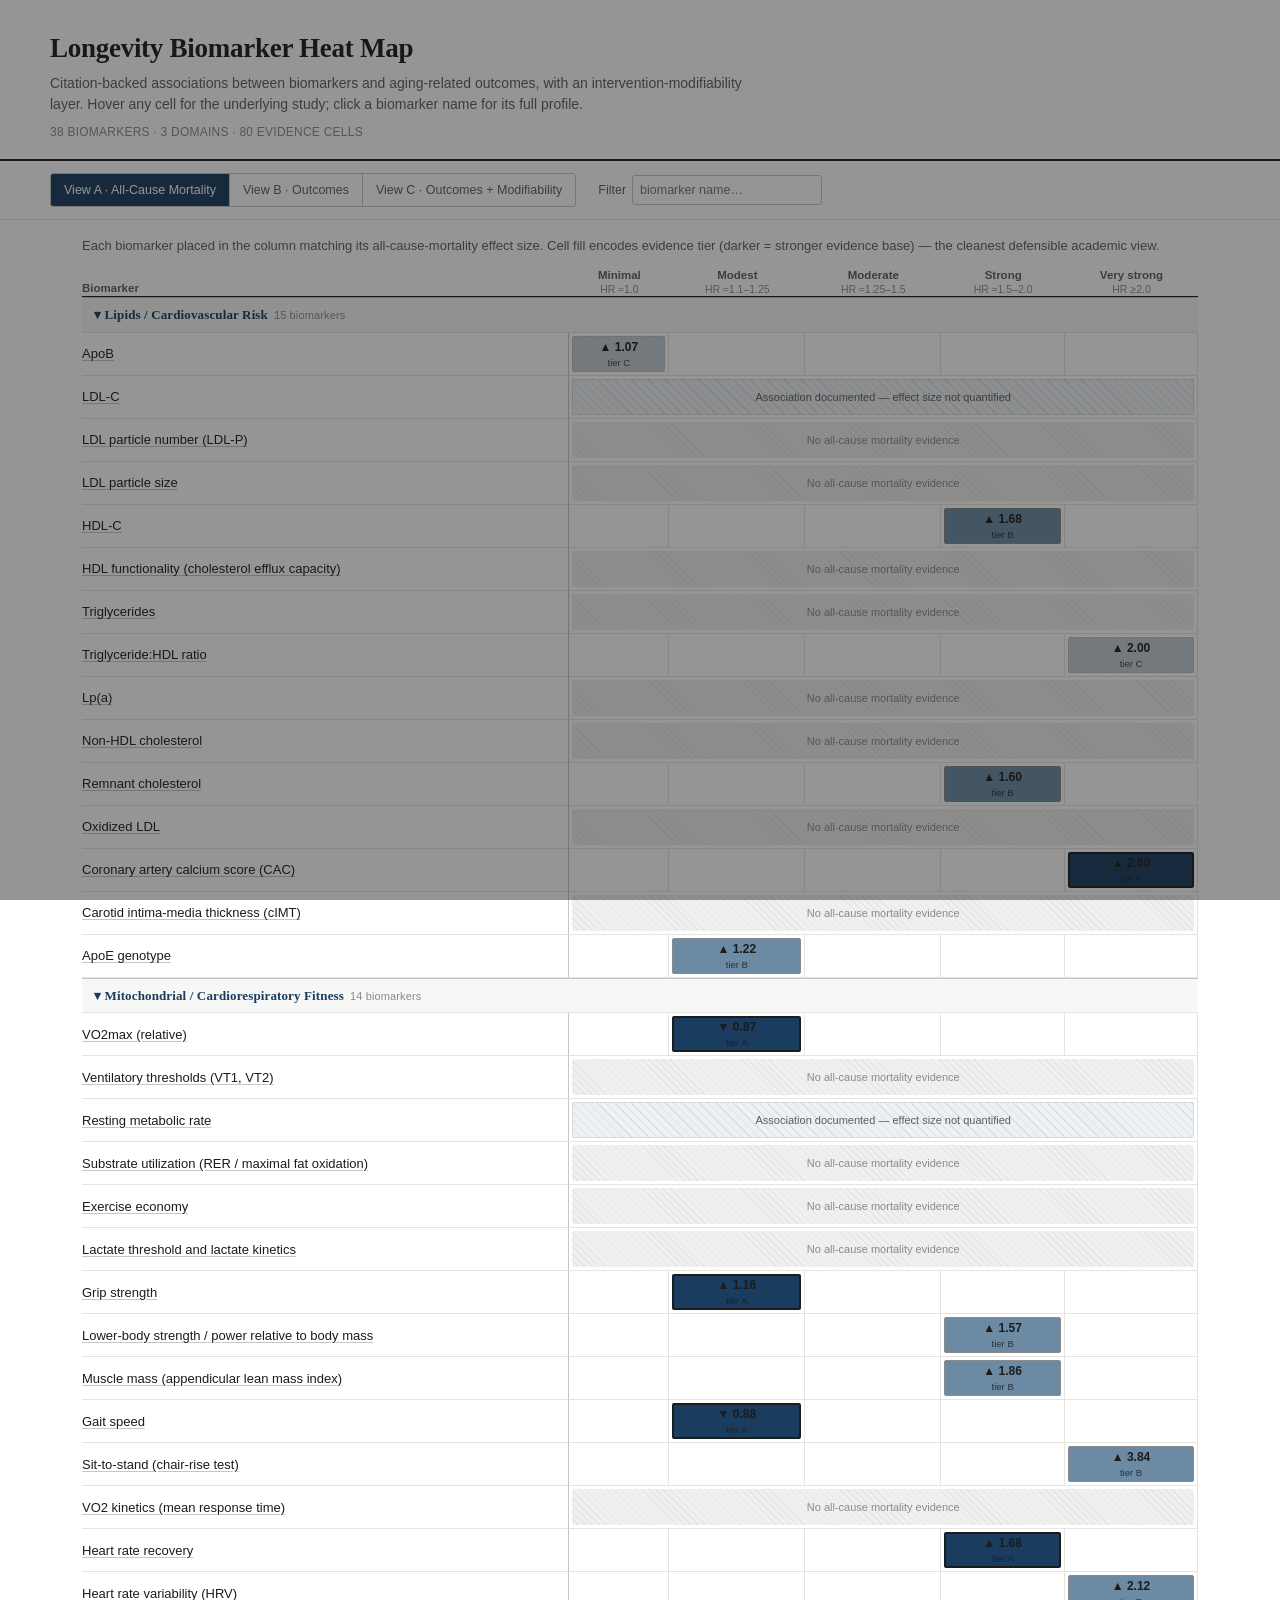
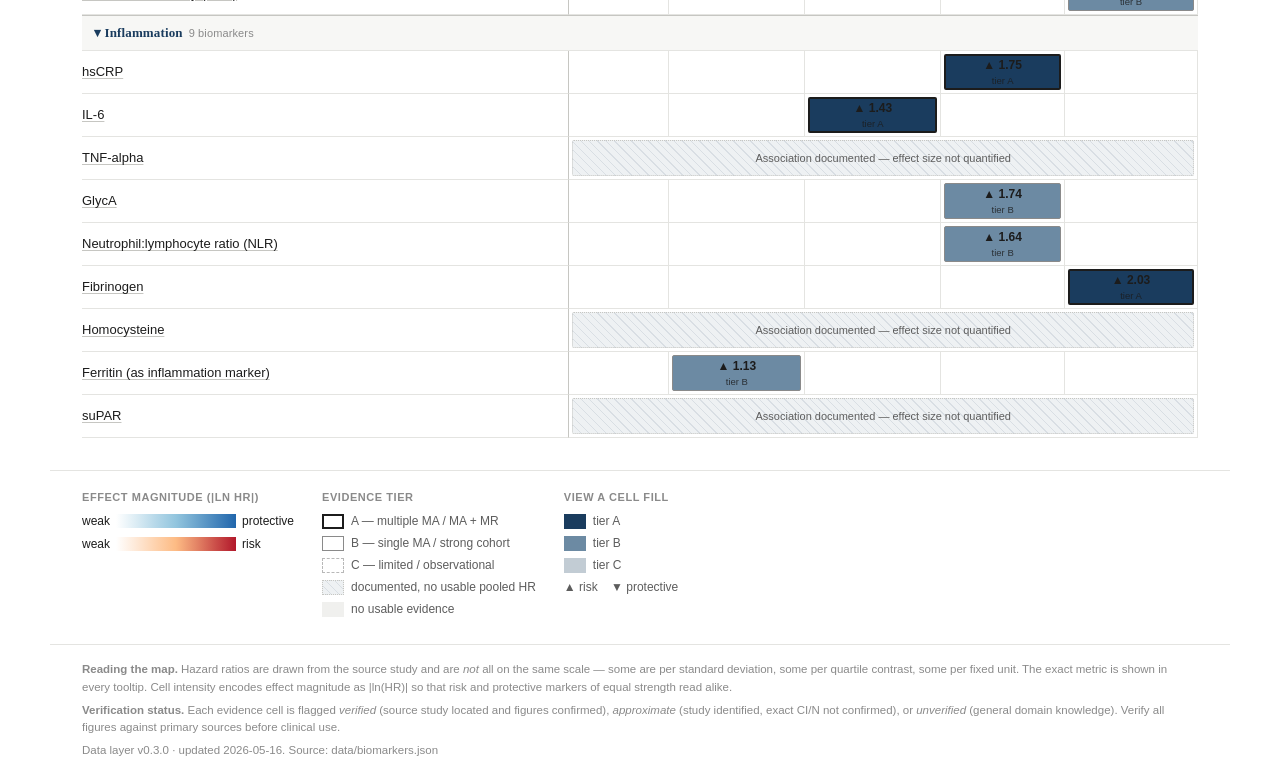
==== metabolic-research/heatmap/index.html @ bf1f615b "Build longevity biomarker heat map (framework-first phase) Restructure the project into a data-layer" ====
<!DOCTYPE html>
<html lang="en">
<head>
<meta charset="UTF-8">
<meta name="viewport" content="width=device-width, initial-scale=1">
<title>Longevity Biomarker Heat Map</title>
<link rel="stylesheet" href="styles.css">
</head>
<body>

<header class="masthead">
  <div class="masthead__inner">
    <h1>Longevity Biomarker Heat Map</h1>
    <p class="masthead__sub">
      Citation-backed associations between biomarkers and aging-related outcomes,
      with an intervention-modifiability layer. Hover any cell for the underlying
      study; click a biomarker name for its full profile.
    </p>
    <p class="masthead__meta" id="meta-line">Loading data&hellip;</p>
  </div>
</header>

<nav class="controls">
  <div class="controls__inner">
    <div class="viewtoggle" role="tablist" id="view-toggle">
      <button class="viewtoggle__btn is-active" data-view="A" role="tab">View A · All-Cause Mortality</button>
      <button class="viewtoggle__btn" data-view="B" role="tab">View B · Outcomes</button>
      <button class="viewtoggle__btn" data-view="C" role="tab">View C · Outcomes + Modifiability</button>
    </div>
    <label>Filter
      <input type="search" id="filter-input" placeholder="biomarker name&hellip;" autocomplete="off">
    </label>
    <label id="sort-wrap">Sort
      <select id="sort-select">
        <option value="domain">Domain order</option>
        <option value="predictive">Predictive strength</option>
        <option value="priority">Priority (predictive &times; modifiable)</option>
      </select>
    </label>
  </div>
</nav>

<p class="viewnote" id="view-note"></p>

<main id="map" class="map"></main>

<section class="legend" id="legend"></section>

<footer class="footnote">
  <div class="masthead__inner" style="padding:0">
    <p><strong>Reading the map.</strong> Hazard ratios are drawn from the source
      study and are <em>not</em> all on the same scale &mdash; some are per standard
      deviation, some per quartile contrast, some per fixed unit. The exact metric
      is shown in every tooltip. Cell intensity encodes effect magnitude as
      |ln(HR)| so that risk and protective markers of equal strength read alike.</p>
    <p><strong>Verification status.</strong> Each evidence cell is flagged
      <em>verified</em> (source study located and figures confirmed),
      <em>approximate</em> (study identified, exact CI/N not confirmed), or
      <em>unverified</em> (general domain knowledge). Verify all figures against
      primary sources before clinical use.</p>
    <p id="footnote-version"></p>
  </div>
</footer>

<div id="tooltip" class="tooltip" hidden></div>
<div id="modal" class="modal" hidden></div>

<script src="app.js"></script>
</body>
</html>
---- metabolic-research/heatmap/styles.css ----
/* Longevity Biomarker Heat Map — clinical aesthetic, restrained palette. */

:root {
  --bg: #ffffff;
  --panel: #f7f7f5;
  --ink: #1c1c1c;
  --ink-soft: #5d5d5d;
  --ink-faint: #8a8a8a;
  --rule: #e4e4e1;
  --rule-strong: #c6c6c2;
  --accent: #1a3c5e;
  --nodata: #f0f0ee;
  --priority: #8a6d1f;
  --font-sans: -apple-system, "Segoe UI", Roboto, Helvetica, Arial, sans-serif;
  --font-serif: Georgia, "Times New Roman", Times, serif;
}

* { box-sizing: border-box; }

html, body {
  margin: 0;
  background: var(--bg);
  color: var(--ink);
  font-family: var(--font-sans);
  font-size: 14px;
  line-height: 1.5;
  -webkit-font-smoothing: antialiased;
}

/* ---- Masthead ---------------------------------------------------------- */
.masthead {
  border-bottom: 2px solid var(--ink);
  padding: 28px 32px 18px;
}
.masthead__inner { max-width: 1180px; margin: 0 auto; }
.masthead h1 {
  font-family: var(--font-serif);
  font-weight: 600;
  font-size: 27px;
  letter-spacing: -0.01em;
  margin: 0 0 4px;
}
.masthead__sub {
  margin: 0;
  color: var(--ink-soft);
  font-size: 14px;
  max-width: 720px;
}
.masthead__meta {
  margin: 8px 0 0;
  color: var(--ink-faint);
  font-size: 12px;
  letter-spacing: 0.02em;
  text-transform: uppercase;
}

/* ---- Controls ---------------------------------------------------------- */
.controls {
  position: sticky;
  top: 0;
  z-index: 30;
  background: var(--bg);
  border-bottom: 1px solid var(--rule);
  padding: 12px 32px;
  display: flex;
  flex-wrap: wrap;
  gap: 16px 24px;
  align-items: center;
}
.controls__inner {
  max-width: 1180px;
  margin: 0 auto;
  width: 100%;
  display: flex;
  flex-wrap: wrap;
  gap: 14px 22px;
  align-items: center;
}
.viewtoggle {
  display: inline-flex;
  border: 1px solid var(--rule-strong);
  border-radius: 3px;
  overflow: hidden;
}
.viewtoggle__btn {
  appearance: none;
  border: 0;
  border-right: 1px solid var(--rule-strong);
  background: var(--bg);
  color: var(--ink-soft);
  font: inherit;
  font-size: 12.5px;
  padding: 7px 13px;
  cursor: pointer;
  white-space: nowrap;
}
.viewtoggle__btn:last-child { border-right: 0; }
.viewtoggle__btn:hover { background: var(--panel); }
.viewtoggle__btn.is-active {
  background: var(--accent);
  color: #fff;
}
.controls label {
  font-size: 12.5px;
  color: var(--ink-soft);
  display: inline-flex;
  align-items: center;
  gap: 6px;
}
.controls select,
.controls input[type="search"] {
  font: inherit;
  font-size: 12.5px;
  padding: 5px 7px;
  border: 1px solid var(--rule-strong);
  border-radius: 3px;
  background: var(--bg);
  color: var(--ink);
}
.controls input[type="search"] { width: 190px; }
.controls .spacer { flex: 1; }

/* ---- View note --------------------------------------------------------- */
.viewnote {
  max-width: 1180px;
  margin: 16px auto 0;
  padding: 0 32px;
  color: var(--ink-soft);
  font-size: 13px;
}

/* ---- Map --------------------------------------------------------------- */
.map {
  max-width: 1180px;
  margin: 12px auto 0;
  padding: 0 32px 24px;
  overflow-x: auto;
}
.hmtable {
  border-collapse: separate;
  border-spacing: 0;
  width: 100%;
}
.hmtable th, .hmtable td { padding: 0; }

.col-head {
  position: sticky;
  top: 0;
  z-index: 10;
  background: var(--bg);
  border-bottom: 1.5px solid var(--ink);
  font-size: 11.5px;
  font-weight: 600;
  color: var(--ink-soft);
  text-align: center;
  padding: 8px 6px;
  vertical-align: bottom;
  line-height: 1.3;
}
.col-head--label {
  text-align: left;
  left: 0;
  z-index: 11;
  min-width: 232px;
}
.col-head small {
  display: block;
  font-weight: 400;
  color: var(--ink-faint);
  font-size: 10.5px;
  text-transform: none;
}

.domain-row td {
  background: var(--panel);
  border-top: 1px solid var(--rule-strong);
  border-bottom: 1px solid var(--rule);
  font-family: var(--font-serif);
  font-size: 13px;
  font-weight: 600;
  color: var(--accent);
  padding: 7px 12px;
  letter-spacing: 0.01em;
}
.domain-row .domain-toggle {
  cursor: pointer;
  user-select: none;
}
.domain-row .domain-count {
  font-family: var(--font-sans);
  font-weight: 400;
  font-size: 11px;
  color: var(--ink-faint);
  margin-left: 6px;
}

.bm-label {
  position: sticky;
  left: 0;
  z-index: 5;
  background: var(--bg);
  border-bottom: 1px solid var(--rule);
  border-right: 1px solid var(--rule-strong);
  padding: 6px 12px;
  min-width: 232px;
  max-width: 232px;
}
.bm-label__name {
  font-size: 13px;
  color: var(--ink);
  cursor: pointer;
  text-decoration: underline;
  text-decoration-color: var(--rule-strong);
  text-underline-offset: 2px;
}
.bm-label__name:hover { text-decoration-color: var(--accent); color: var(--accent); }
.bm-row:hover .bm-label { background: var(--panel); }
.bm-row.is-priority .bm-label {
  box-shadow: inset 3px 0 0 var(--priority);
}
.bm-label__tag {
  font-size: 10px;
  color: var(--priority);
  font-weight: 600;
  letter-spacing: 0.04em;
  margin-left: 6px;
}

td.cell {
  border-bottom: 1px solid var(--rule);
  border-right: 1px solid var(--rule);
  height: 42px;
  text-align: center;
  vertical-align: middle;
}
.cell__inner {
  margin: 3px;
  height: 36px;
  display: flex;
  flex-direction: column;
  align-items: center;
  justify-content: center;
  font-size: 12px;
  font-variant-numeric: tabular-nums;
  cursor: default;
  border-radius: 2px;
}
.cell__inner.has-data { cursor: help; }
.cell__hr { font-weight: 600; }
.cell__sub { font-size: 9.5px; opacity: 0.8; }
.cell--nodata .cell__inner {
  background: var(--nodata);
  color: var(--ink-faint);
  background-image: repeating-linear-gradient(
    45deg, transparent, transparent 4px,
    rgba(0,0,0,0.045) 4px, rgba(0,0,0,0.045) 5px);
}
.cell--qual .cell__inner {
  background: #eef1f3;
  color: var(--ink-soft);
  border: 1px dotted var(--rule-strong);
  background-image: repeating-linear-gradient(
    45deg, transparent, transparent 5px,
    rgba(26,60,94,0.10) 5px, rgba(26,60,94,0.10) 6px);
}
.cell__qual {
  font-size: 11px;
  font-weight: 700;
  letter-spacing: 0.03em;
}
.legend__chip--qual {
  background: #eef1f3;
  border: 1px dotted var(--rule-strong);
  background-image: repeating-linear-gradient(
    45deg, transparent, transparent 5px,
    rgba(26,60,94,0.10) 5px, rgba(26,60,94,0.10) 6px);
}

/* evidence tier borders */
.tier-A { border: 2px solid #1c1c1c; }
.tier-B { border: 1.5px solid #8a8a8a; }
.tier-C { border: 1px dashed #b8b8b8; }

/* modifiability column */
.mod-cell .cell__inner {
  flex-direction: row;
  gap: 5px;
  font-size: 11px;
}
.mod-dot {
  width: 9px; height: 9px;
  border-radius: 50%;
  flex: none;
  border: 1px solid rgba(0,0,0,0.25);
}

/* View A bucket emphasis */
.bucket-empty { background: repeating-linear-gradient(0deg,transparent,transparent); }

/* ---- Legend ------------------------------------------------------------ */
.legend {
  max-width: 1180px;
  margin: 8px auto 0;
  padding: 18px 32px 0;
  display: flex;
  flex-wrap: wrap;
  gap: 28px;
  border-top: 1px solid var(--rule);
}
.legend__block { font-size: 12px; }
.legend__block h4 {
  margin: 0 0 7px;
  font-size: 11px;
  text-transform: uppercase;
  letter-spacing: 0.05em;
  color: var(--ink-faint);
  font-weight: 600;
}
.legend__ramp {
  display: flex;
  align-items: center;
  gap: 6px;
}
.legend__swatches { display: flex; }
.legend__swatches span {
  width: 26px; height: 14px;
  display: inline-block;
}
.legend__row {
  display: flex;
  align-items: center;
  gap: 7px;
  margin-bottom: 4px;
  color: var(--ink-soft);
}
.legend__chip {
  width: 22px; height: 15px;
  display: inline-block;
  flex: none;
}

/* ---- Footnote ---------------------------------------------------------- */
.footnote {
  max-width: 1180px;
  margin: 22px auto;
  padding: 16px 32px 0;
  border-top: 1px solid var(--rule);
  color: var(--ink-faint);
  font-size: 11.5px;
}
.footnote p { margin: 0 0 6px; }

/* ---- Tooltip ----------------------------------------------------------- */
.tooltip {
  position: fixed;
  z-index: 100;
  max-width: 340px;
  background: #1c1c1c;
  color: #f2f2f2;
  font-size: 12px;
  line-height: 1.45;
  padding: 11px 13px;
  border-radius: 4px;
  box-shadow: 0 6px 22px rgba(0,0,0,0.32);
  pointer-events: none;
}
.tooltip h5 {
  margin: 0 0 5px;
  font-size: 12.5px;
  color: #fff;
}
.tooltip dl {
  margin: 0;
  display: grid;
  grid-template-columns: auto 1fr;
  gap: 2px 10px;
}
.tooltip dt { color: #a9b4bd; white-space: nowrap; }
.tooltip dd { margin: 0; }
.tooltip .tt-cite {
  margin-top: 7px;
  padding-top: 6px;
  border-top: 1px solid #3a3a3a;
  color: #c8c8c8;
  font-size: 11px;
}
.tooltip .tt-flag {
  display: inline-block;
  margin-top: 6px;
  font-size: 10.5px;
  padding: 1px 6px;
  border-radius: 2px;
}
.flag-verified   { background: #1f5c3a; color: #d6f0e0; }
.flag-approximate{ background: #6b5a1f; color: #f0e7c8; }
.flag-unverified { background: #6b2f2f; color: #f0d4d4; }

/* ---- Modal (biomarker profile) ---------------------------------------- */
.modal {
  position: fixed;
  inset: 0;
  z-index: 200;
  background: rgba(20,20,20,0.45);
  display: flex;
  align-items: flex-start;
  justify-content: center;
  padding: 48px 20px;
  overflow-y: auto;
}
.modal__card {
  background: var(--bg);
  max-width: 620px;
  width: 100%;
  border-radius: 5px;
  box-shadow: 0 14px 50px rgba(0,0,0,0.4);
  padding: 26px 30px 30px;
}
.modal__card h2 {
  font-family: var(--font-serif);
  font-size: 21px;
  margin: 0 0 2px;
}
.modal__domain {
  color: var(--ink-faint);
  font-size: 12px;
  text-transform: uppercase;
  letter-spacing: 0.05em;
  margin: 0 0 16px;
}
.modal__close {
  float: right;
  appearance: none;
  border: 1px solid var(--rule-strong);
  background: var(--bg);
  border-radius: 3px;
  width: 28px; height: 28px;
  font-size: 16px;
  cursor: pointer;
  color: var(--ink-soft);
}
.modal__close:hover { background: var(--panel); }
.modal section { margin-bottom: 14px; }
.modal section h3 {
  font-size: 11px;
  text-transform: uppercase;
  letter-spacing: 0.05em;
  color: var(--ink-faint);
  margin: 0 0 4px;
}
.modal section p { margin: 0; }
.modal__grid {
  display: grid;
  grid-template-columns: auto 1fr;
  gap: 3px 14px;
  font-size: 13px;
}
.modal__grid dt { color: var(--ink-soft); }
.modal__grid dd { margin: 0; }
.modal__chips { display: flex; flex-wrap: wrap; gap: 5px; }
.modal__chip {
  background: var(--panel);
  border: 1px solid var(--rule);
  border-radius: 3px;
  padding: 2px 8px;
  font-size: 12px;
}

/* ---- Load error -------------------------------------------------------- */
.loaderr {
  max-width: 720px;
  margin: 48px auto;
  padding: 22px 26px;
  border: 1px solid var(--rule-strong);
  border-left: 4px solid #b2182b;
  background: var(--panel);
}
.loaderr h3 { margin: 0 0 8px; }
.loaderr code {
  display: block;
  background: #1c1c1c;
  color: #f2f2f2;
  padding: 9px 12px;
  border-radius: 3px;
  margin: 8px 0;
  font-size: 12.5px;
}
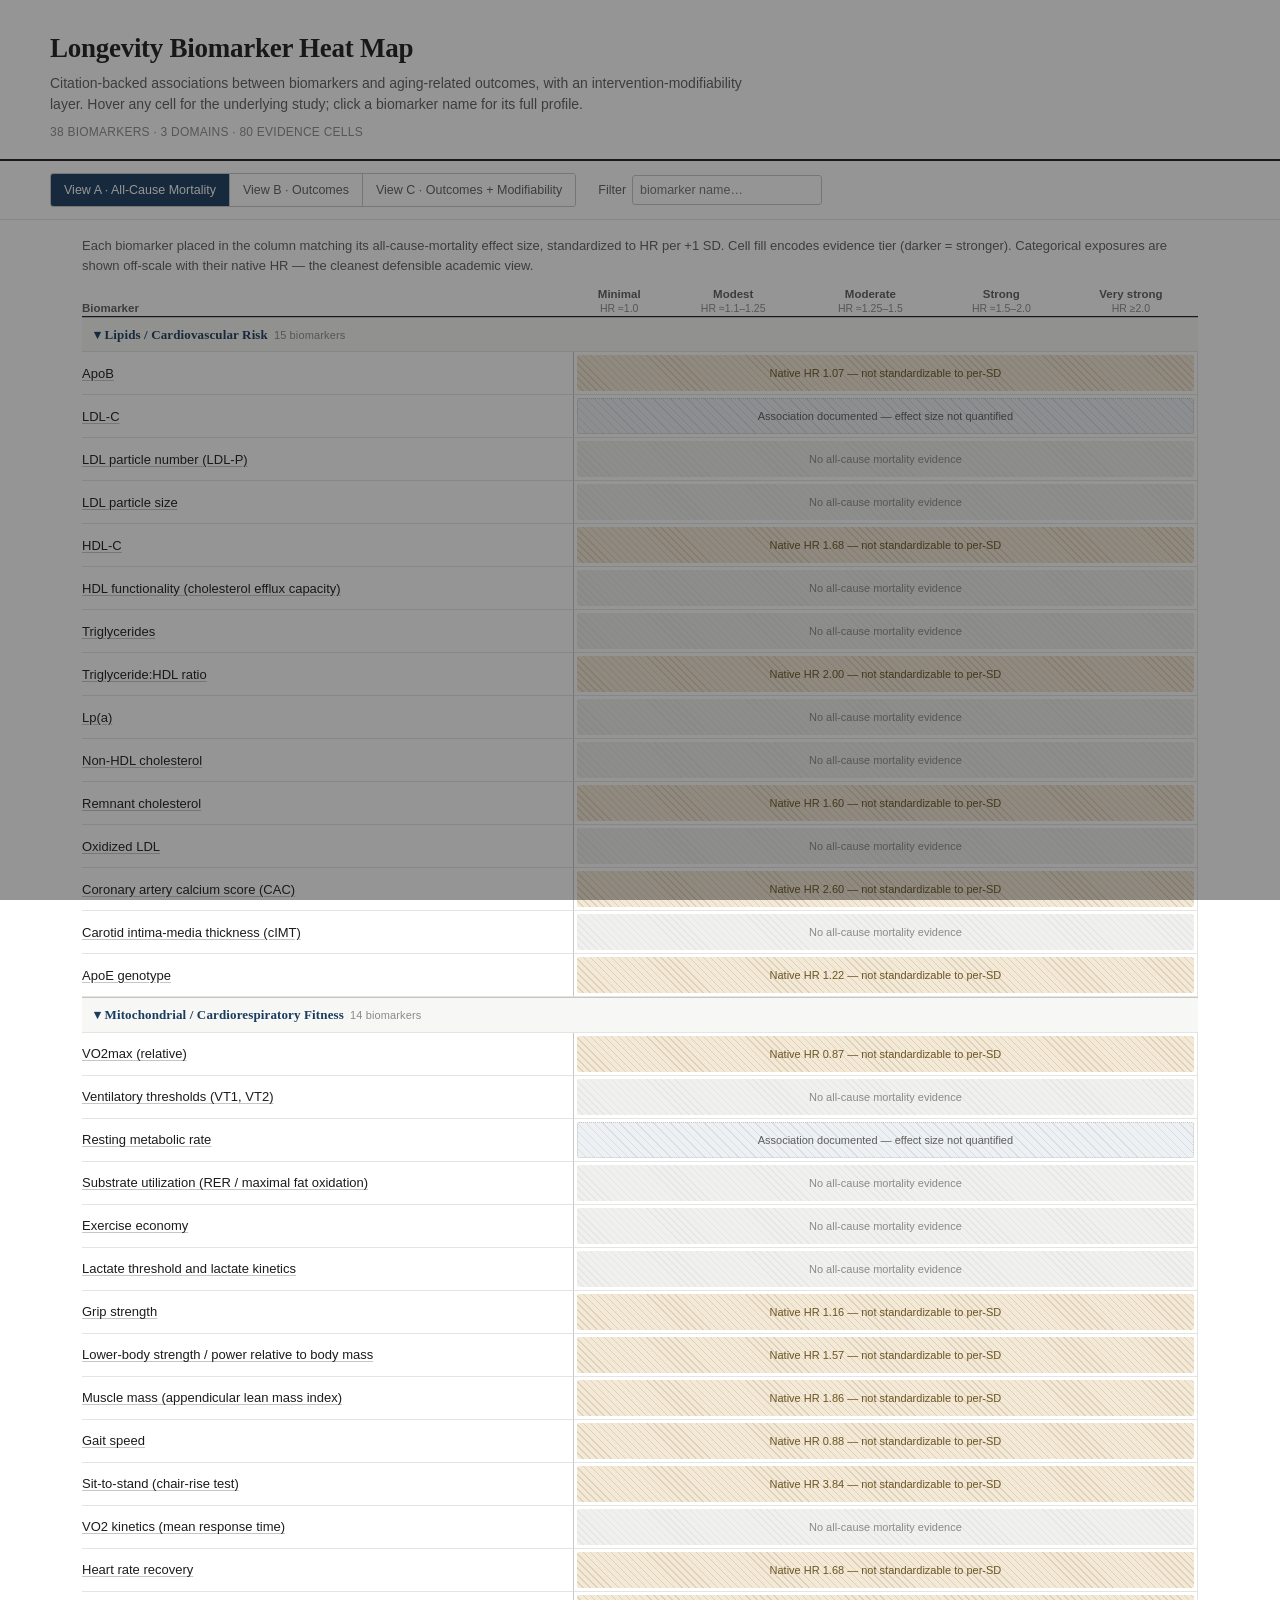
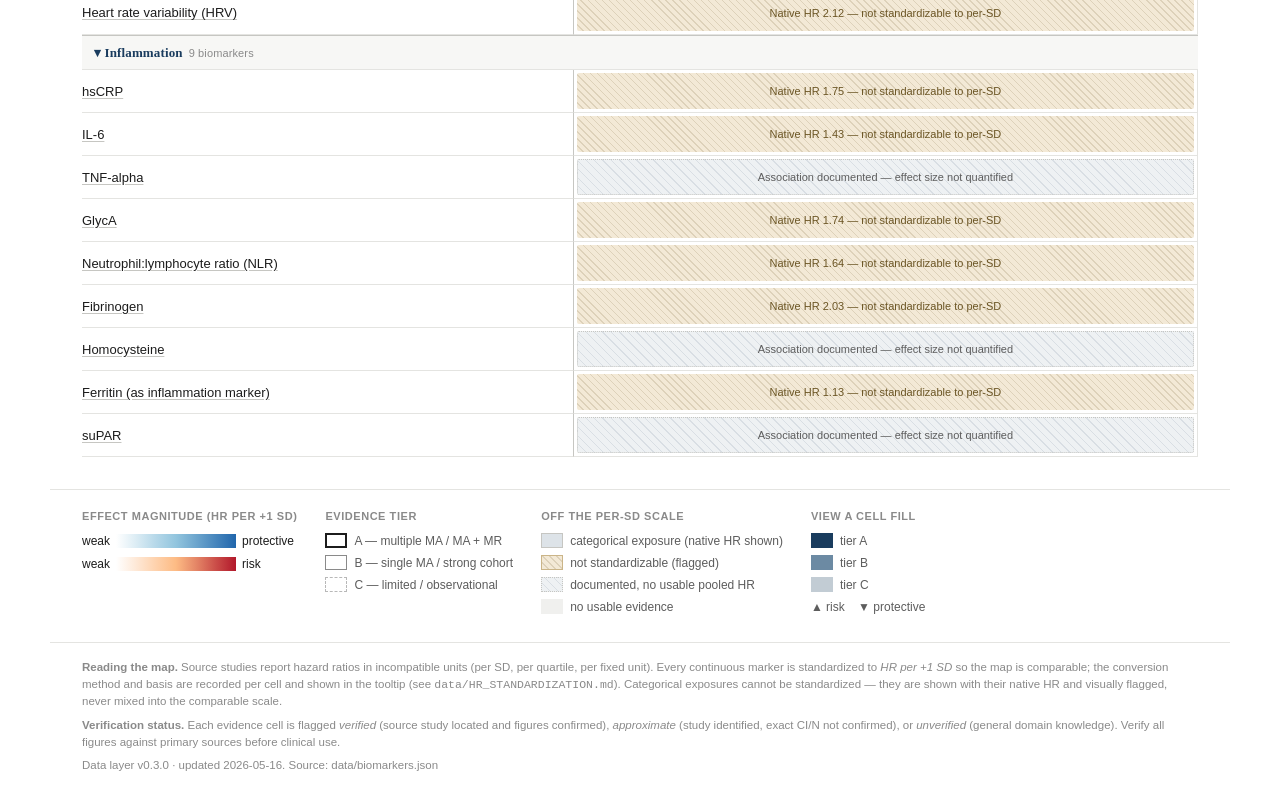
==== commit 4d8f39a0: "Add HR standardization infrastructure Introduce a per-SD standardization layer so hazard ratios from" ====
--- a/metabolic-research/heatmap/index.html
+++ b/metabolic-research/heatmap/index.html
@@ -48,11 +48,13 @@
 
 <footer class="footnote">
   <div class="masthead__inner" style="padding:0">
-    <p><strong>Reading the map.</strong> Hazard ratios are drawn from the source
-      study and are <em>not</em> all on the same scale &mdash; some are per standard
-      deviation, some per quartile contrast, some per fixed unit. The exact metric
-      is shown in every tooltip. Cell intensity encodes effect magnitude as
-      |ln(HR)| so that risk and protective markers of equal strength read alike.</p>
+    <p><strong>Reading the map.</strong> Source studies report hazard ratios in
+      incompatible units (per SD, per quartile, per fixed unit). Every continuous
+      marker is standardized to <em>HR per +1 SD</em> so the map is comparable;
+      the conversion method and basis are recorded per cell and shown in the
+      tooltip (see <code style="display:inline">data/HR_STANDARDIZATION.md</code>).
+      Categorical exposures cannot be standardized — they are shown with their
+      native HR and visually flagged, never mixed into the comparable scale.</p>
     <p><strong>Verification status.</strong> Each evidence cell is flagged
       <em>verified</em> (source study located and figures confirmed),
       <em>approximate</em> (study identified, exact CI/N not confirmed), or
--- a/metabolic-research/heatmap/styles.css
+++ b/metabolic-research/heatmap/styles.css
@@ -276,6 +276,29 @@
     rgba(26,60,94,0.10) 5px, rgba(26,60,94,0.10) 6px);
 }
 
+/* categorical exposure — real signal, but off the per-SD scale */
+.cell--cat .cell__inner {
+  background: #dde3e8;
+  color: #36424d;
+}
+.legend__chip--cat { background: #dde3e8; border: 1px solid var(--rule-strong); }
+
+/* continuous but not standardizable — flagged */
+.cell--unconv .cell__inner {
+  background: #f3e9d6;
+  color: #6b5524;
+  background-image: repeating-linear-gradient(
+    45deg, transparent, transparent 4px,
+    rgba(107,85,36,0.16) 4px, rgba(107,85,36,0.16) 5px);
+}
+.legend__chip--unconv {
+  background: #f3e9d6;
+  border: 1px solid #cbb588;
+  background-image: repeating-linear-gradient(
+    45deg, transparent, transparent 4px,
+    rgba(107,85,36,0.16) 4px, rgba(107,85,36,0.16) 5px);
+}
+
 /* evidence tier borders */
 .tier-A { border: 2px solid #1c1c1c; }
 .tier-B { border: 1.5px solid #8a8a8a; }
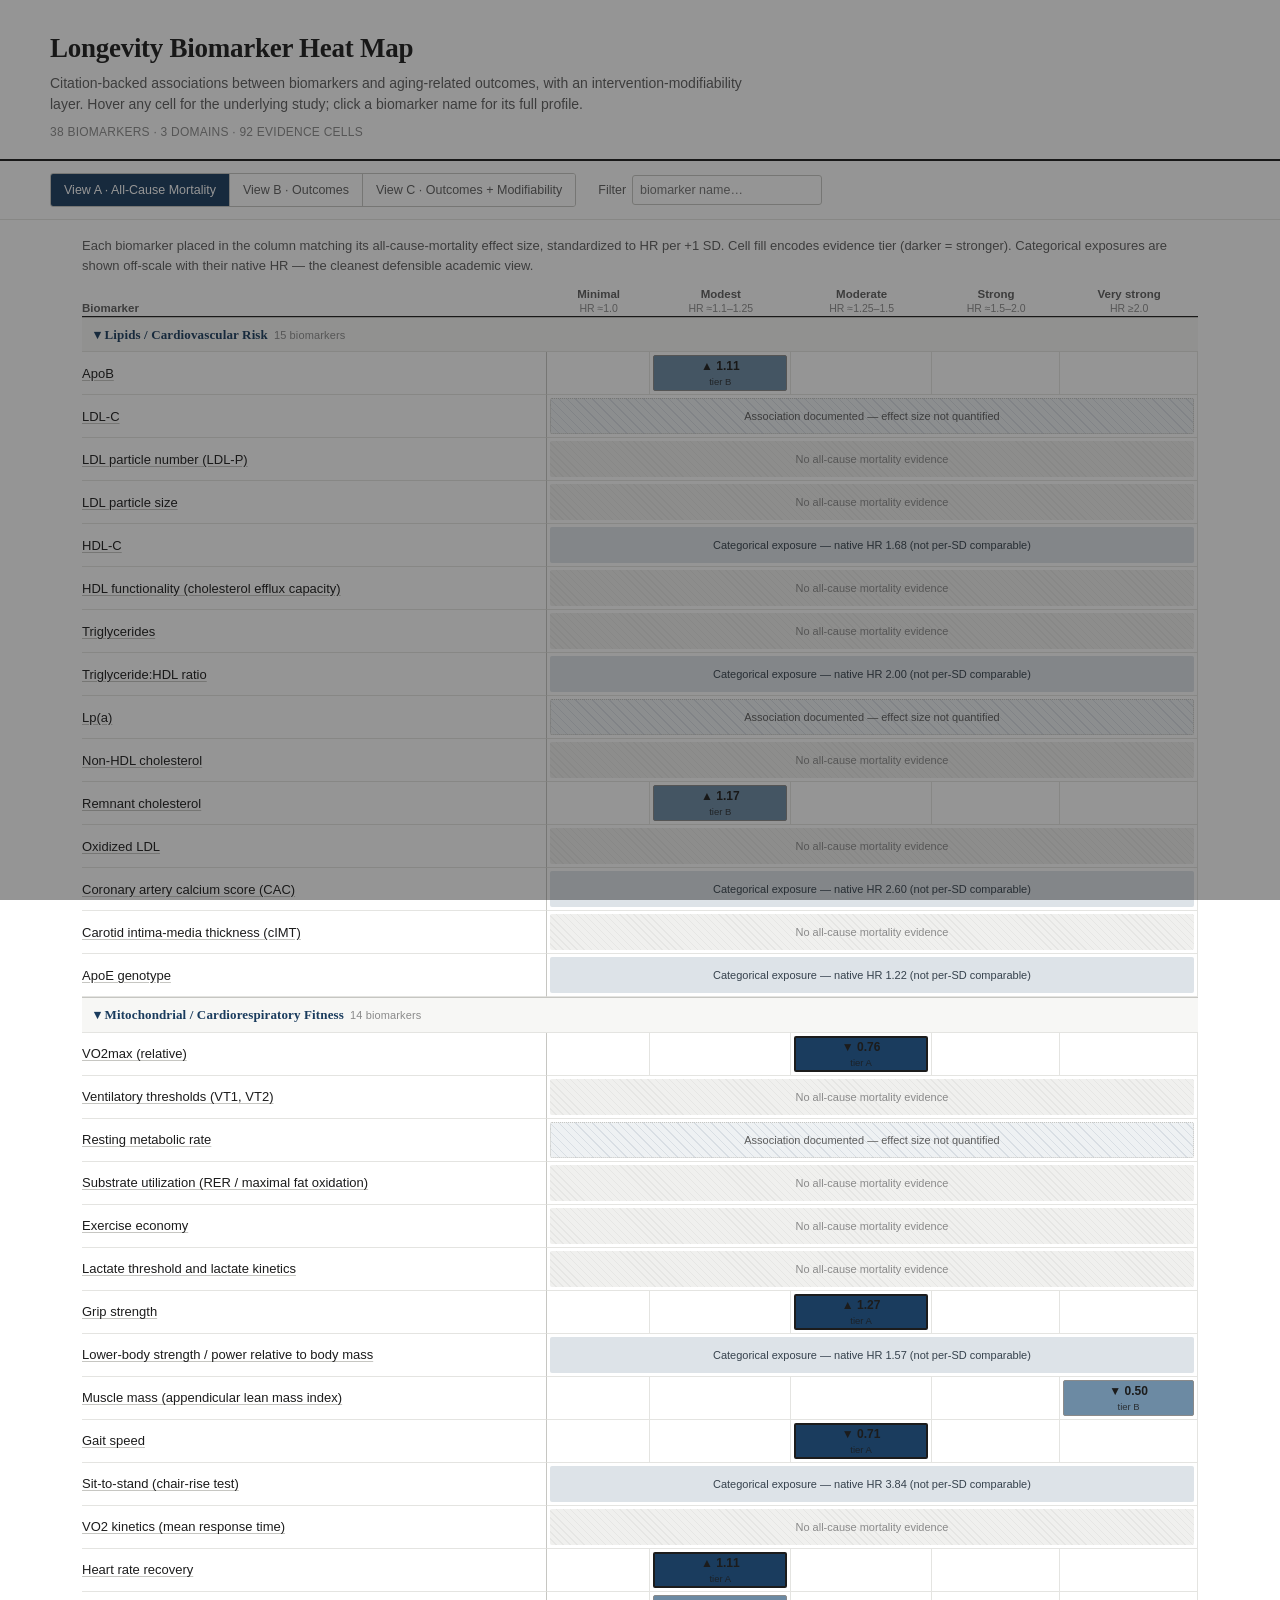
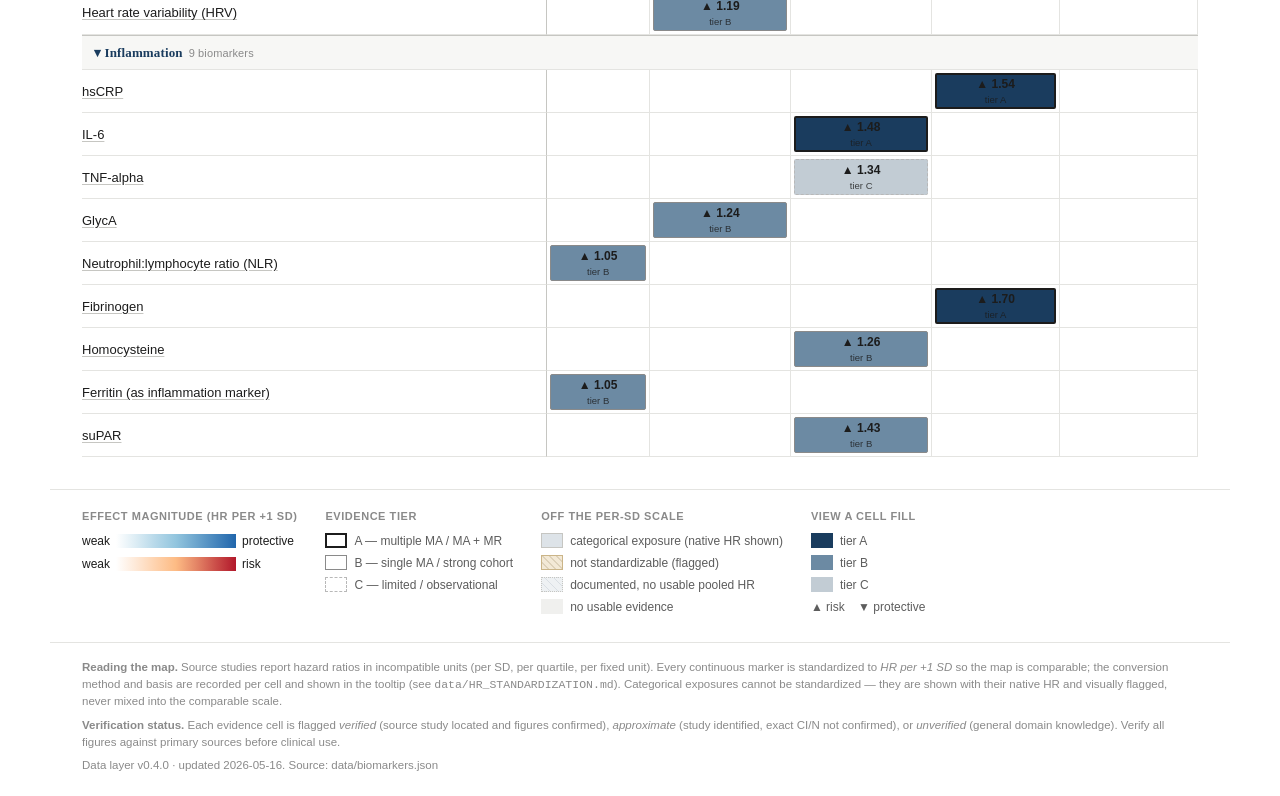
==== commit 188667b9: "Make heat map run without a web server Bundle the data layer into heatmap/data.bundle.js (a generate" ====
--- a/metabolic-research/heatmap/index.html
+++ b/metabolic-research/heatmap/index.html
@@ -67,6 +67,7 @@
 <div id="tooltip" class="tooltip" hidden></div>
 <div id="modal" class="modal" hidden></div>
 
+<script src="data.bundle.js"></script>
 <script src="app.js"></script>
 </body>
 </html>
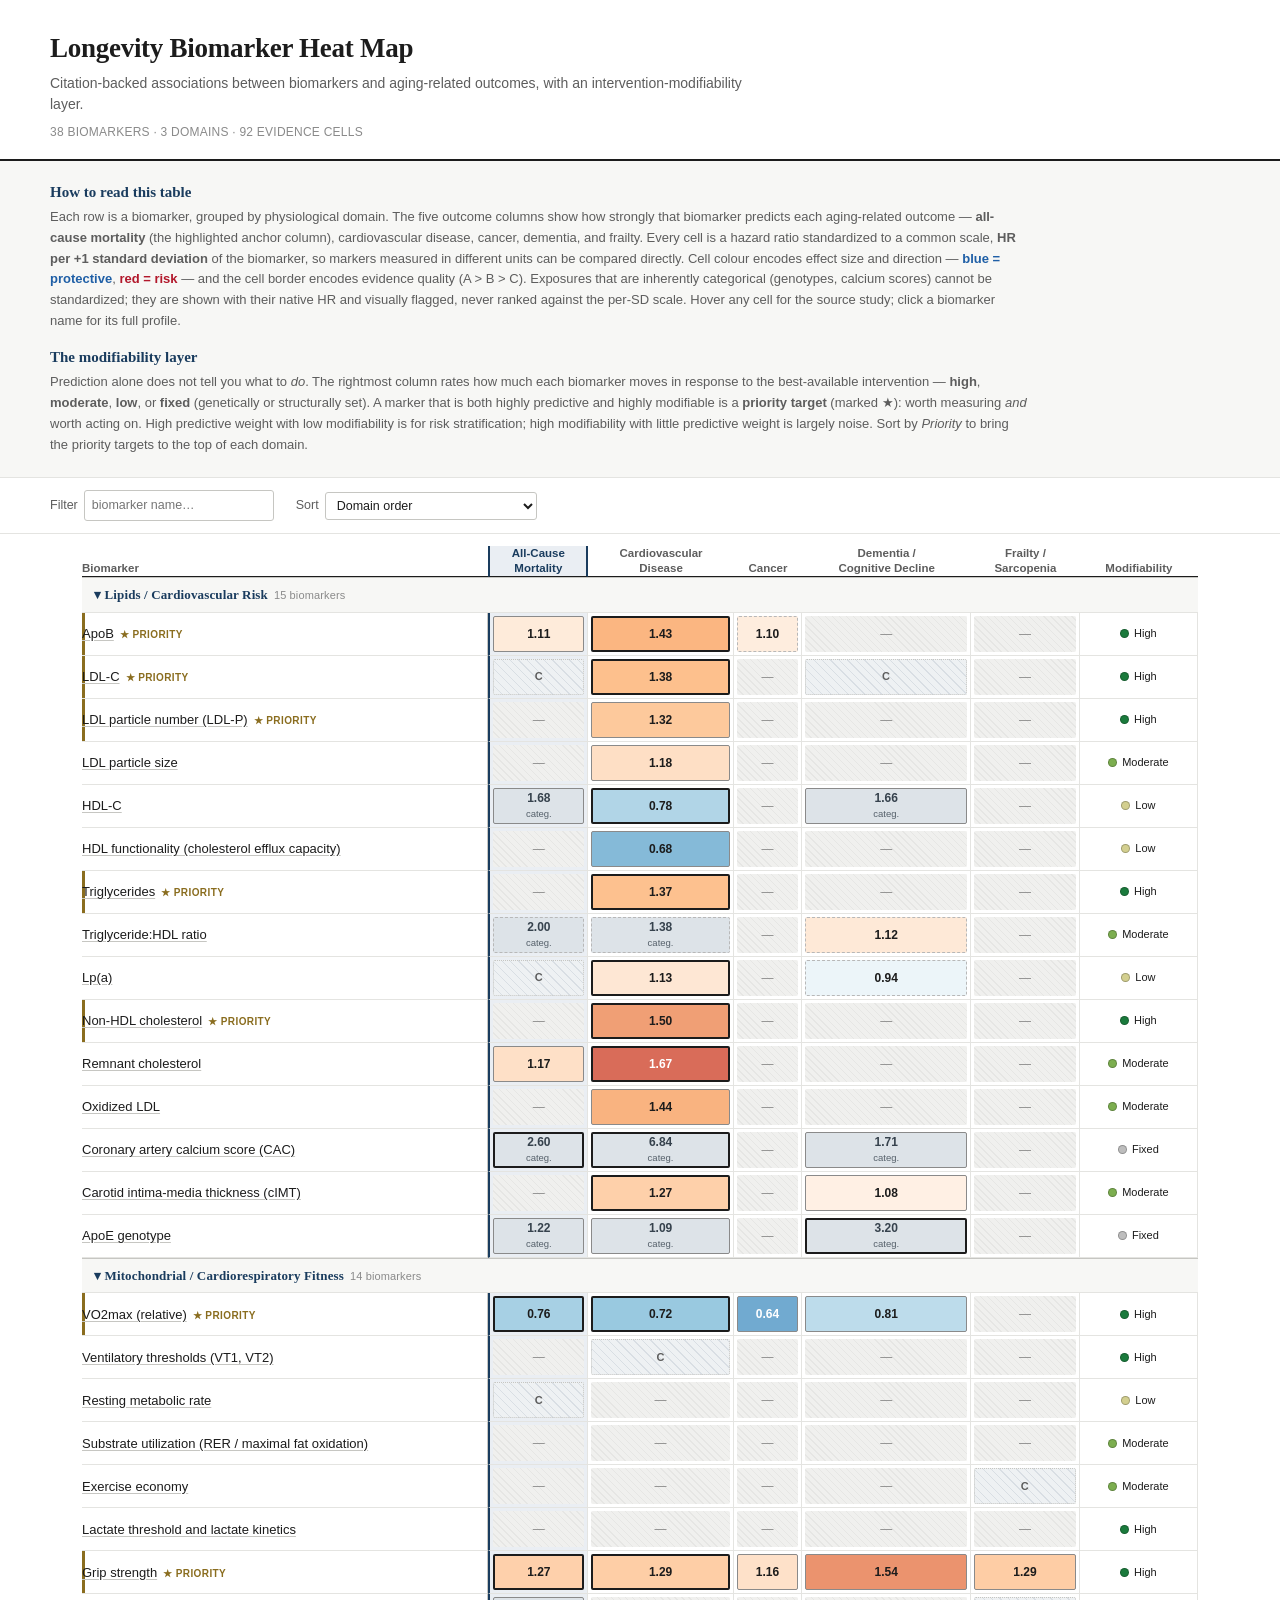
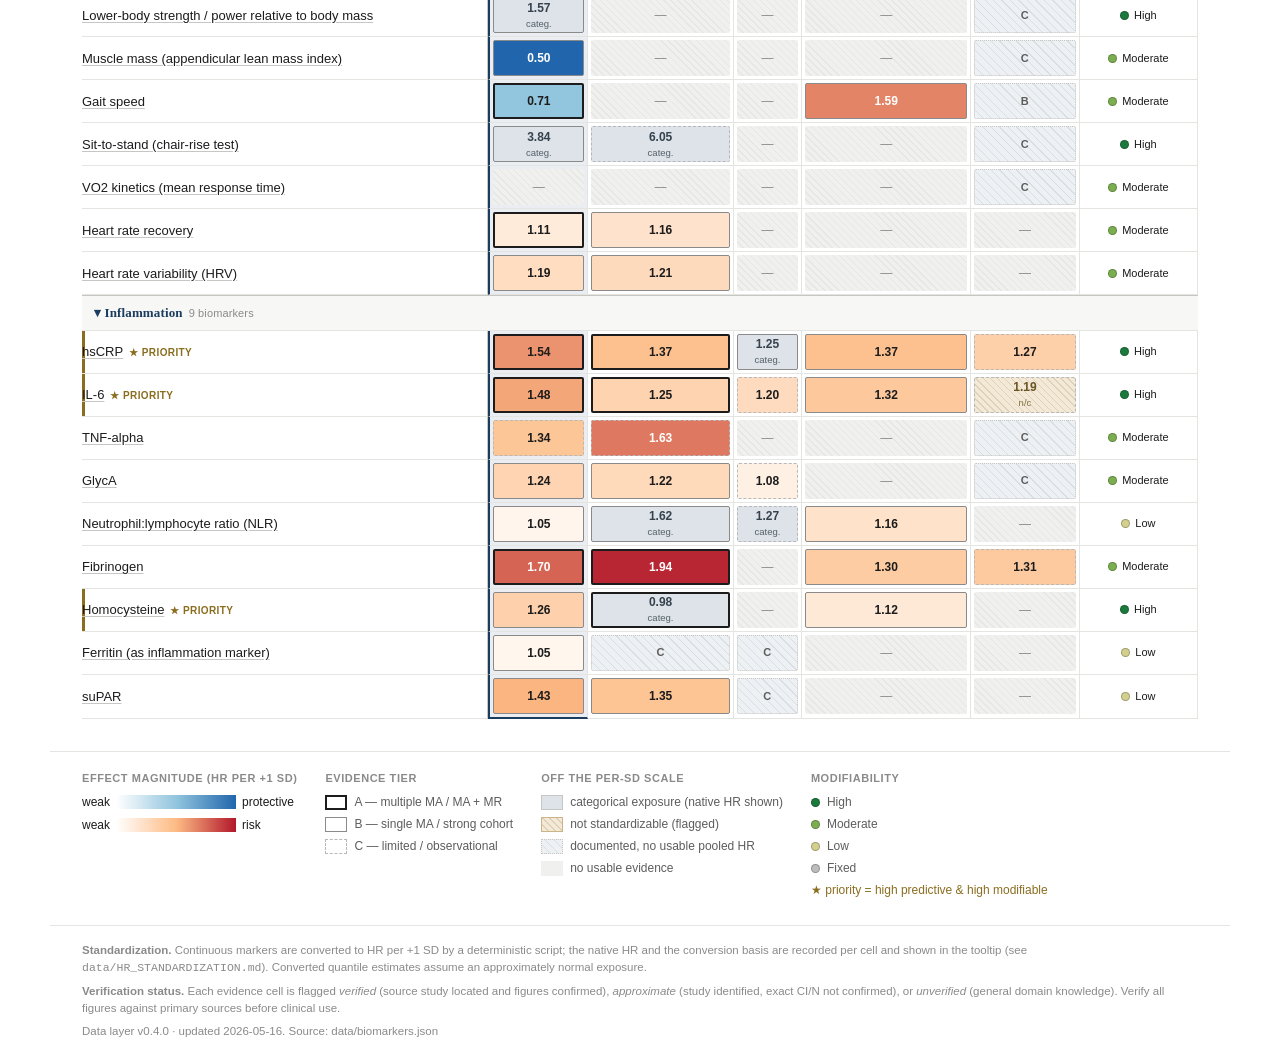
==== commit 66d0c931: "Consolidate to a single view with an explanatory primer Views A and B were strict subsets of View C," ====
--- a/metabolic-research/heatmap/index.html
+++ b/metabolic-research/heatmap/index.html
@@ -13,24 +13,53 @@
     <h1>Longevity Biomarker Heat Map</h1>
     <p class="masthead__sub">
       Citation-backed associations between biomarkers and aging-related outcomes,
-      with an intervention-modifiability layer. Hover any cell for the underlying
-      study; click a biomarker name for its full profile.
+      with an intervention-modifiability layer.
     </p>
     <p class="masthead__meta" id="meta-line">Loading data&hellip;</p>
   </div>
 </header>
 
+<section class="primer">
+  <div class="masthead__inner">
+    <h2>How to read this table</h2>
+    <p>
+      Each row is a biomarker, grouped by physiological domain. The five outcome
+      columns show how strongly that biomarker predicts each aging-related
+      outcome &mdash; <strong>all-cause mortality</strong> (the highlighted anchor
+      column), cardiovascular disease, cancer, dementia, and frailty. Every cell
+      is a hazard ratio standardized to a common scale, <strong>HR per +1
+      standard deviation</strong> of the biomarker, so markers measured in
+      different units can be compared directly. Cell colour encodes effect size
+      and direction &mdash; <span class="ink-prot">blue = protective</span>,
+      <span class="ink-risk">red = risk</span> &mdash; and the cell border
+      encodes evidence quality (A &gt; B &gt; C). Exposures that are inherently
+      categorical (genotypes, calcium scores) cannot be standardized; they are
+      shown with their native HR and visually flagged, never ranked against the
+      per-SD scale. Hover any cell for the source study; click a biomarker name
+      for its full profile.
+    </p>
+    <h2>The modifiability layer</h2>
+    <p>
+      Prediction alone does not tell you what to <em>do</em>. The rightmost
+      column rates how much each biomarker moves in response to the
+      best-available intervention &mdash; <strong>high</strong>,
+      <strong>moderate</strong>, <strong>low</strong>, or <strong>fixed</strong>
+      (genetically or structurally set). A marker that is both highly predictive
+      and highly modifiable is a <strong>priority target</strong> (marked
+      &#9733;): worth measuring <em>and</em> worth acting on. High predictive
+      weight with low modifiability is for risk stratification; high
+      modifiability with little predictive weight is largely noise. Sort by
+      <em>Priority</em> to bring the priority targets to the top of each domain.
+    </p>
+  </div>
+</section>
+
 <nav class="controls">
   <div class="controls__inner">
-    <div class="viewtoggle" role="tablist" id="view-toggle">
-      <button class="viewtoggle__btn is-active" data-view="A" role="tab">View A · All-Cause Mortality</button>
-      <button class="viewtoggle__btn" data-view="B" role="tab">View B · Outcomes</button>
-      <button class="viewtoggle__btn" data-view="C" role="tab">View C · Outcomes + Modifiability</button>
-    </div>
     <label>Filter
       <input type="search" id="filter-input" placeholder="biomarker name&hellip;" autocomplete="off">
     </label>
-    <label id="sort-wrap">Sort
+    <label>Sort
       <select id="sort-select">
         <option value="domain">Domain order</option>
         <option value="predictive">Predictive strength</option>
@@ -40,21 +69,17 @@
   </div>
 </nav>
 
-<p class="viewnote" id="view-note"></p>
-
 <main id="map" class="map"></main>
 
 <section class="legend" id="legend"></section>
 
 <footer class="footnote">
   <div class="masthead__inner" style="padding:0">
-    <p><strong>Reading the map.</strong> Source studies report hazard ratios in
-      incompatible units (per SD, per quartile, per fixed unit). Every continuous
-      marker is standardized to <em>HR per +1 SD</em> so the map is comparable;
-      the conversion method and basis are recorded per cell and shown in the
-      tooltip (see <code style="display:inline">data/HR_STANDARDIZATION.md</code>).
-      Categorical exposures cannot be standardized — they are shown with their
-      native HR and visually flagged, never mixed into the comparable scale.</p>
+    <p><strong>Standardization.</strong> Continuous markers are converted to HR
+      per +1 SD by a deterministic script; the native HR and the conversion
+      basis are recorded per cell and shown in the tooltip (see
+      <code style="display:inline">data/HR_STANDARDIZATION.md</code>). Converted
+      quantile estimates assume an approximately normal exposure.</p>
     <p><strong>Verification status.</strong> Each evidence cell is flagged
       <em>verified</em> (source study located and figures confirmed),
       <em>approximate</em> (study identified, exact CI/N not confirmed), or
--- a/metabolic-research/heatmap/styles.css
+++ b/metabolic-research/heatmap/styles.css
@@ -76,30 +76,6 @@
   gap: 14px 22px;
   align-items: center;
 }
-.viewtoggle {
-  display: inline-flex;
-  border: 1px solid var(--rule-strong);
-  border-radius: 3px;
-  overflow: hidden;
-}
-.viewtoggle__btn {
-  appearance: none;
-  border: 0;
-  border-right: 1px solid var(--rule-strong);
-  background: var(--bg);
-  color: var(--ink-soft);
-  font: inherit;
-  font-size: 12.5px;
-  padding: 7px 13px;
-  cursor: pointer;
-  white-space: nowrap;
-}
-.viewtoggle__btn:last-child { border-right: 0; }
-.viewtoggle__btn:hover { background: var(--panel); }
-.viewtoggle__btn.is-active {
-  background: var(--accent);
-  color: #fff;
-}
 .controls label {
   font-size: 12.5px;
   color: var(--ink-soft);
@@ -120,14 +96,31 @@
 .controls input[type="search"] { width: 190px; }
 .controls .spacer { flex: 1; }
 
-/* ---- View note --------------------------------------------------------- */
-.viewnote {
-  max-width: 1180px;
-  margin: 16px auto 0;
-  padding: 0 32px;
-  color: var(--ink-soft);
+/* ---- Primer ------------------------------------------------------------ */
+.primer {
+  border-bottom: 1px solid var(--rule);
+  background: var(--panel);
+  padding: 20px 32px 22px;
+}
+.primer .masthead__inner { padding: 0; }
+.primer h2 {
+  font-family: var(--font-serif);
+  font-size: 15px;
+  font-weight: 600;
+  margin: 0 0 4px;
+  color: var(--accent);
+}
+.primer h2 + p { margin-top: 0; }
+.primer p {
+  margin: 0 0 14px;
   font-size: 13px;
-}
+  line-height: 1.6;
+  color: var(--ink-soft);
+  max-width: 980px;
+}
+.primer p:last-child { margin-bottom: 0; }
+.ink-prot { color: #1f5fa6; font-weight: 600; }
+.ink-risk { color: #b2182b; font-weight: 600; }
 
 /* ---- Map --------------------------------------------------------------- */
 .map {
@@ -170,6 +163,19 @@
   font-size: 10.5px;
   text-transform: none;
 }
+
+/* highlighted anchor column — all-cause mortality */
+.col-acm { background: #eaeef3; }
+th.col-acm {
+  color: var(--accent);
+  border-left: 2px solid var(--accent);
+  border-right: 2px solid var(--accent);
+}
+td.col-acm {
+  border-left: 2px solid var(--accent);
+  border-right: 2px solid var(--accent);
+}
+tr.bm-row:last-child td.col-acm { border-bottom: 2px solid var(--accent); }
 
 .domain-row td {
   background: var(--panel);
@@ -430,6 +436,8 @@
   padding: 48px 20px;
   overflow-y: auto;
 }
+/* `.modal { display: flex }` outranks the UA [hidden] rule — restore it. */
+.modal[hidden] { display: none; }
 .modal__card {
   background: var(--bg);
   max-width: 620px;
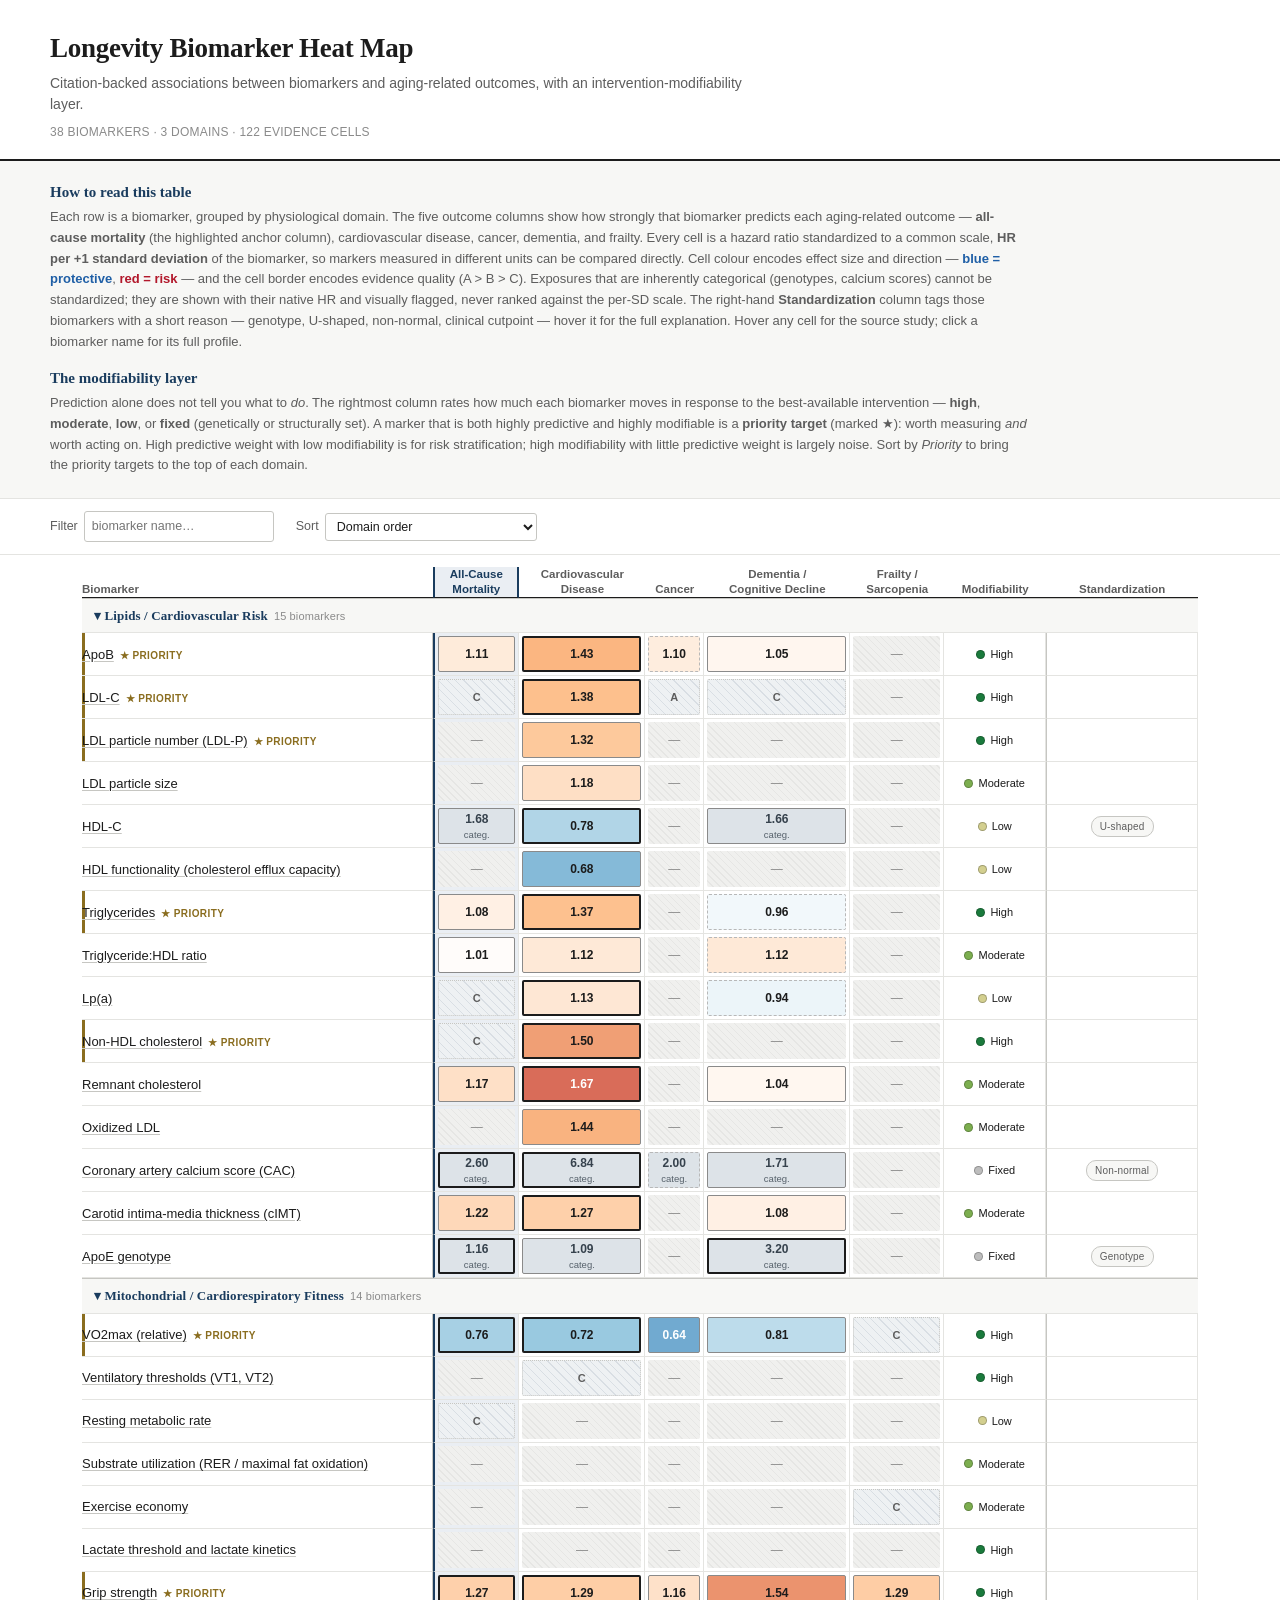
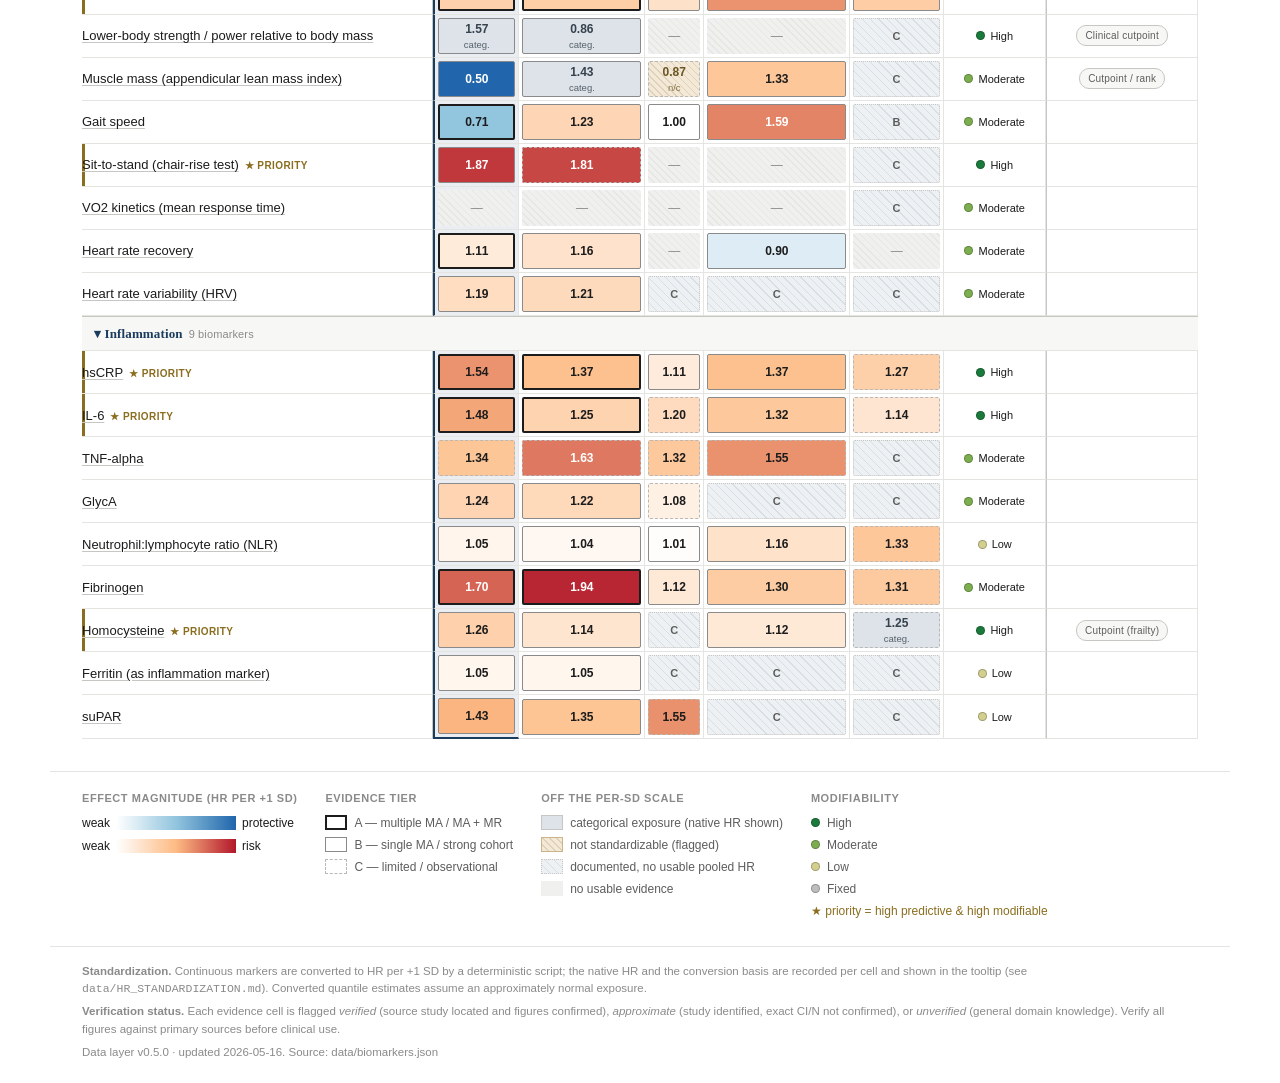
==== commit 71d234e5: "Add Standardization column explaining off-scale biomarkers For biomarkers with categorical/unconvert" ====
--- a/metabolic-research/heatmap/index.html
+++ b/metabolic-research/heatmap/index.html
@@ -35,8 +35,11 @@
       encodes evidence quality (A &gt; B &gt; C). Exposures that are inherently
       categorical (genotypes, calcium scores) cannot be standardized; they are
       shown with their native HR and visually flagged, never ranked against the
-      per-SD scale. Hover any cell for the source study; click a biomarker name
-      for its full profile.
+      per-SD scale. The right-hand <strong>Standardization</strong> column tags
+      those biomarkers with a short reason &mdash; genotype, U-shaped,
+      non-normal, clinical cutpoint &mdash; hover it for the full explanation.
+      Hover any cell for the source study; click a biomarker name for its full
+      profile.
     </p>
     <h2>The modifiability layer</h2>
     <p>
--- a/metabolic-research/heatmap/styles.css
+++ b/metabolic-research/heatmap/styles.css
@@ -323,8 +323,20 @@
   border: 1px solid rgba(0,0,0,0.25);
 }
 
-/* View A bucket emphasis */
-.bucket-empty { background: repeating-linear-gradient(0deg,transparent,transparent); }
+/* Standardization column — short tag for off-scale biomarkers */
+.std-flagged { cursor: help; }
+.std-tag {
+  display: inline-block;
+  padding: 2px 8px;
+  border: 1px solid var(--rule-strong);
+  border-radius: 10px;
+  background: var(--panel);
+  color: var(--ink-soft);
+  font-size: 10px;
+  letter-spacing: 0.02em;
+  white-space: nowrap;
+}
+.std-cell { border-left: 1px solid var(--rule-strong); }
 
 /* ---- Legend ------------------------------------------------------------ */
 .legend {
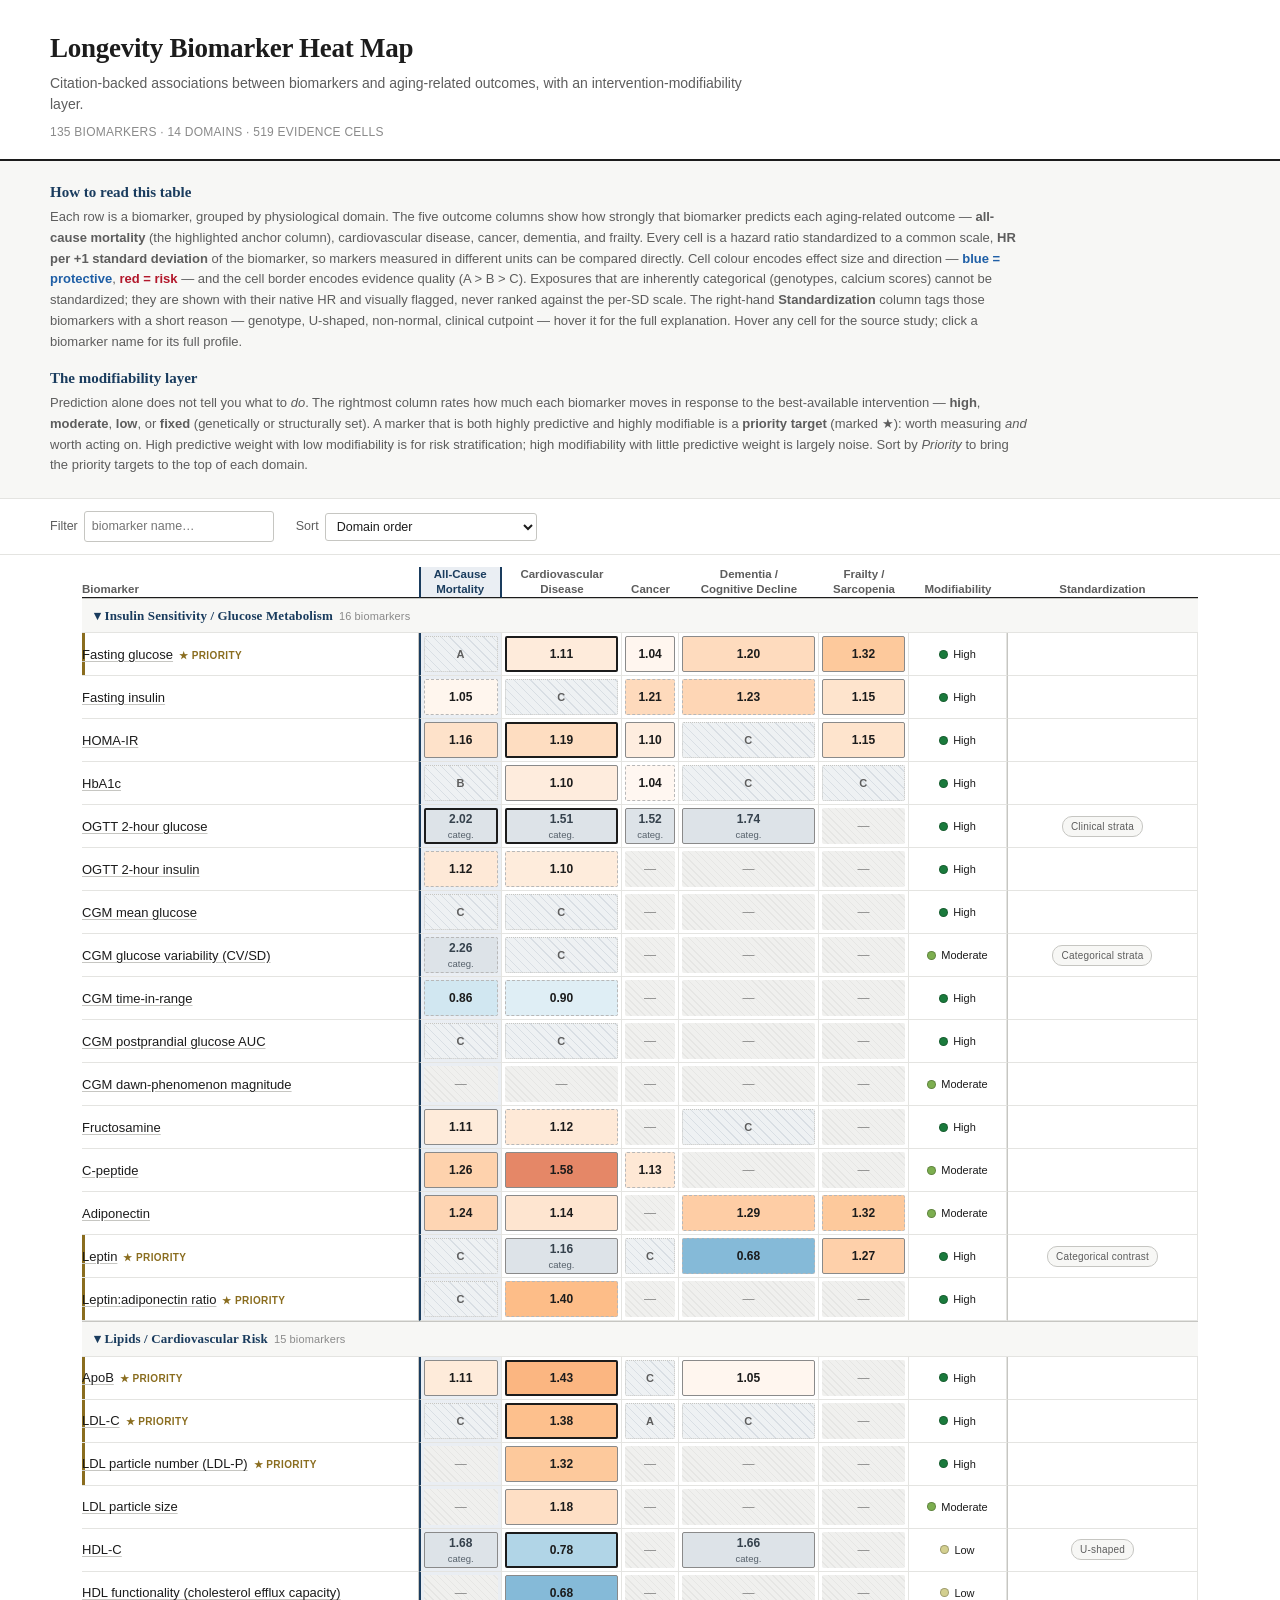
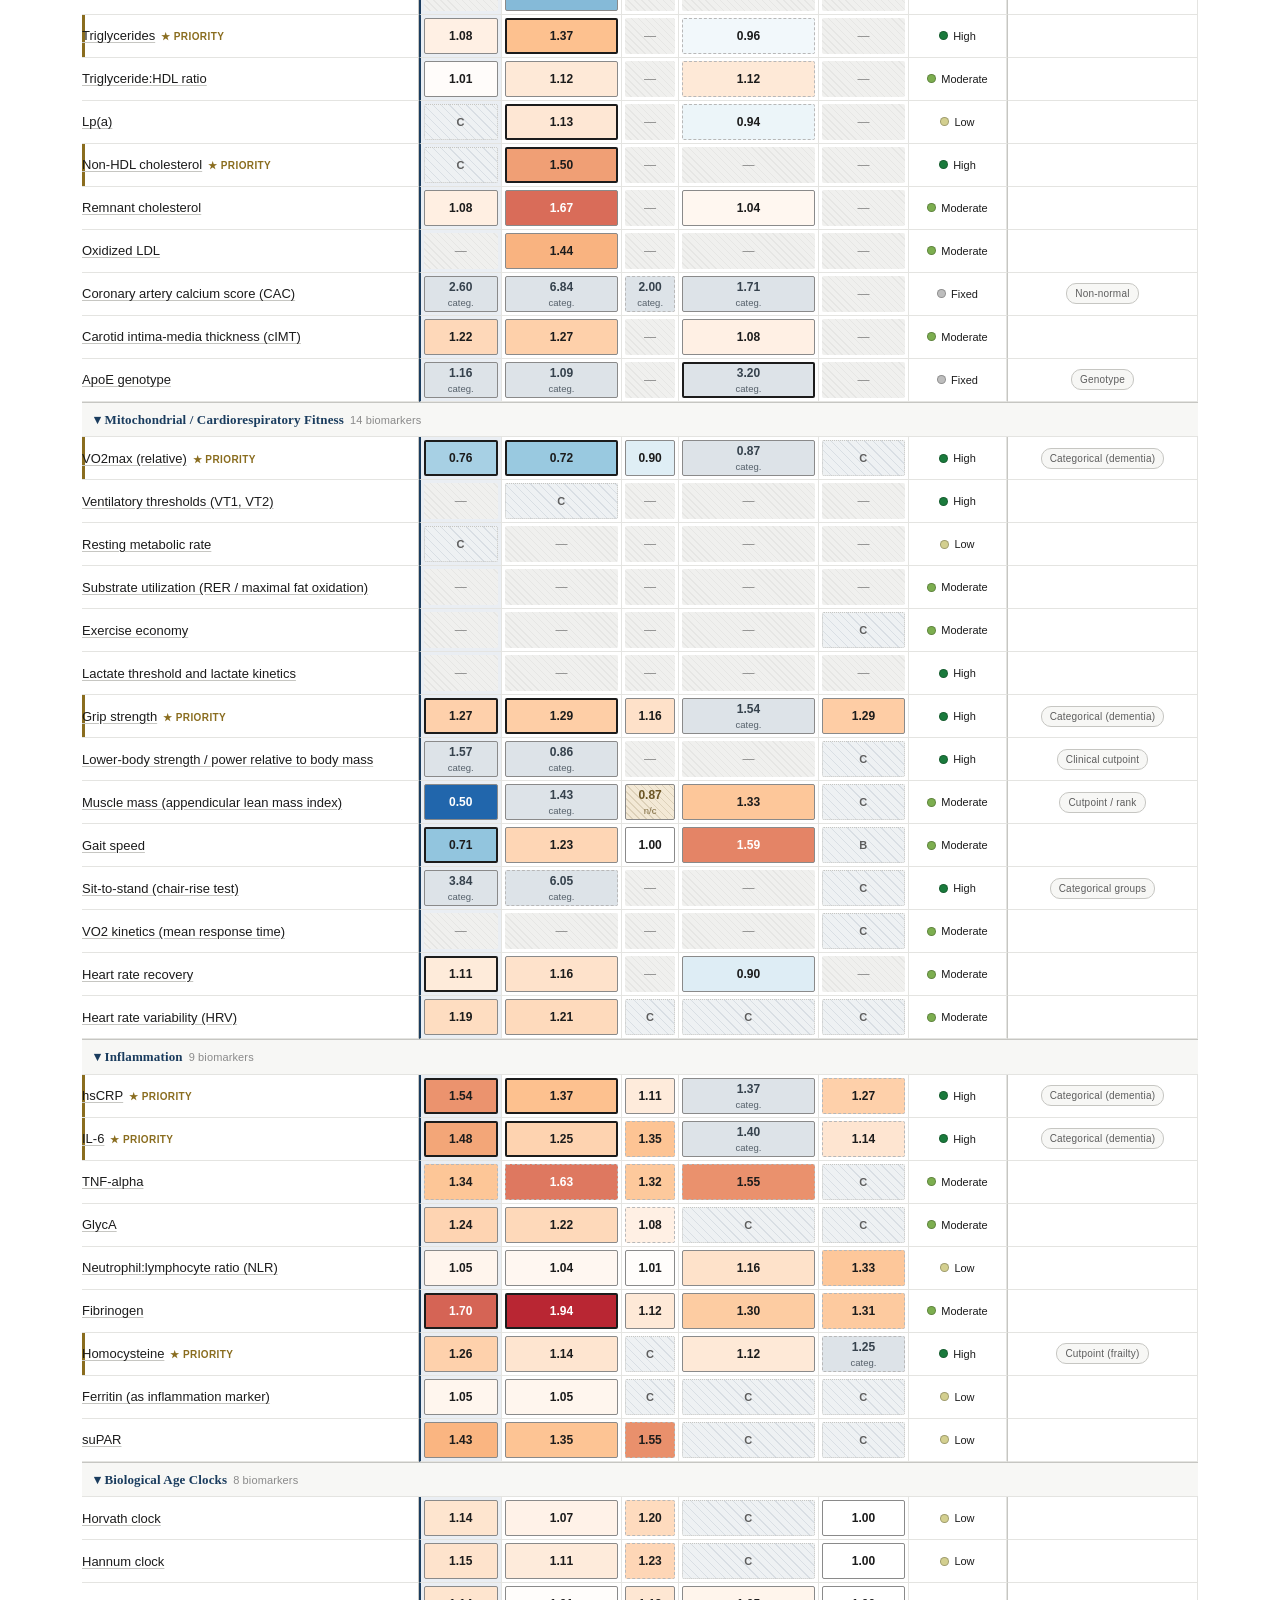
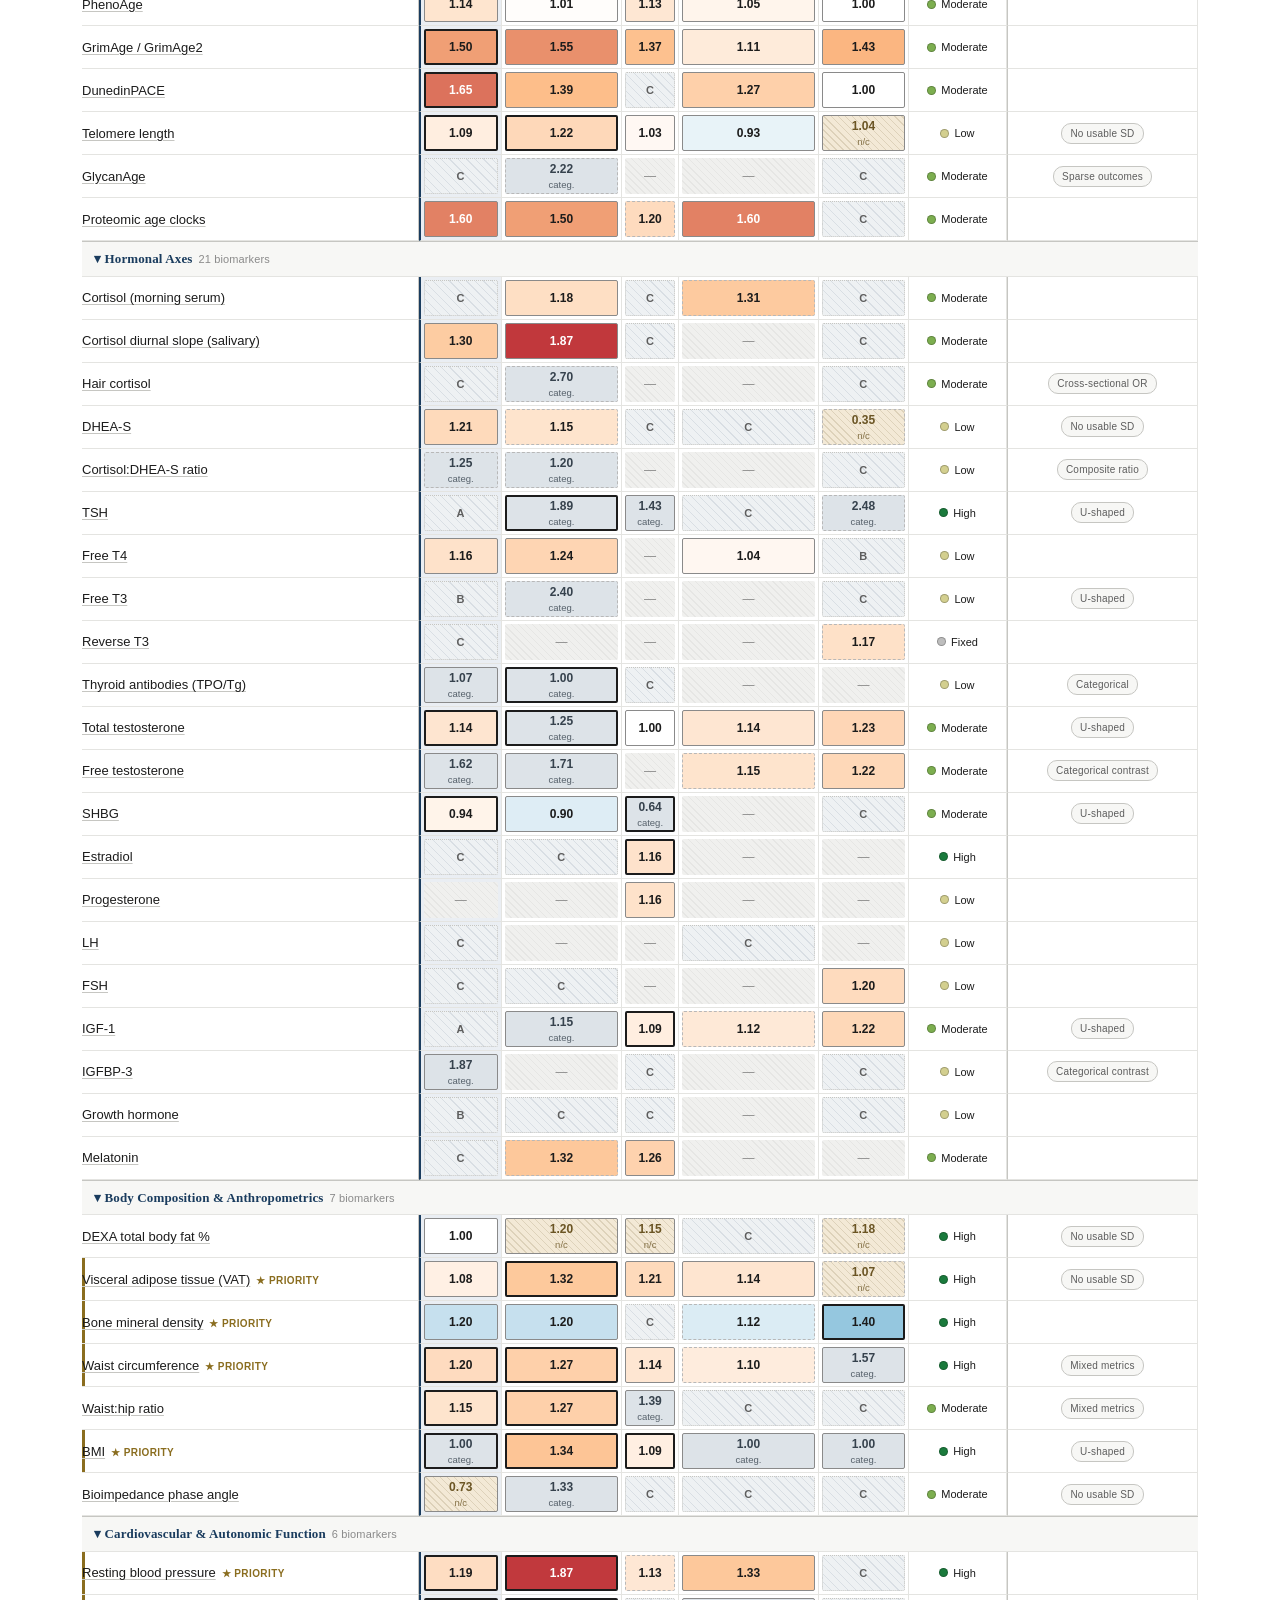
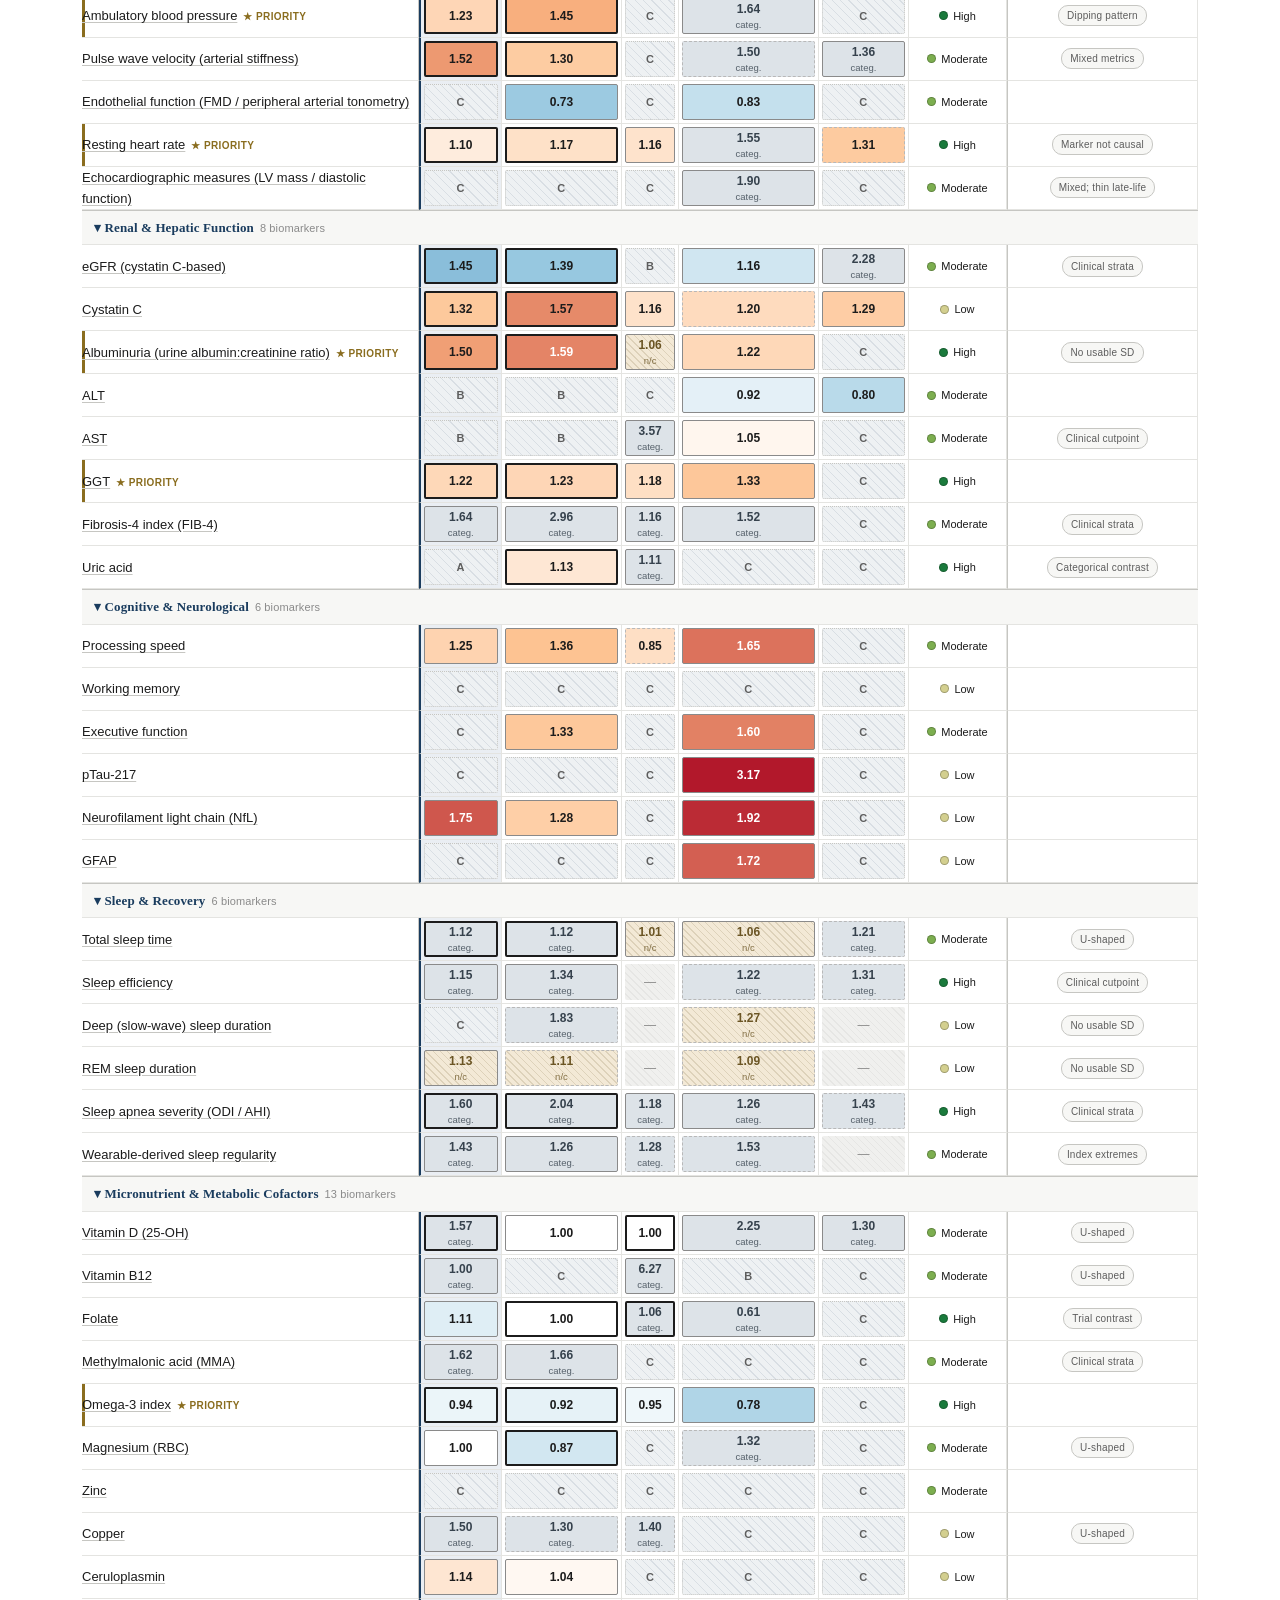
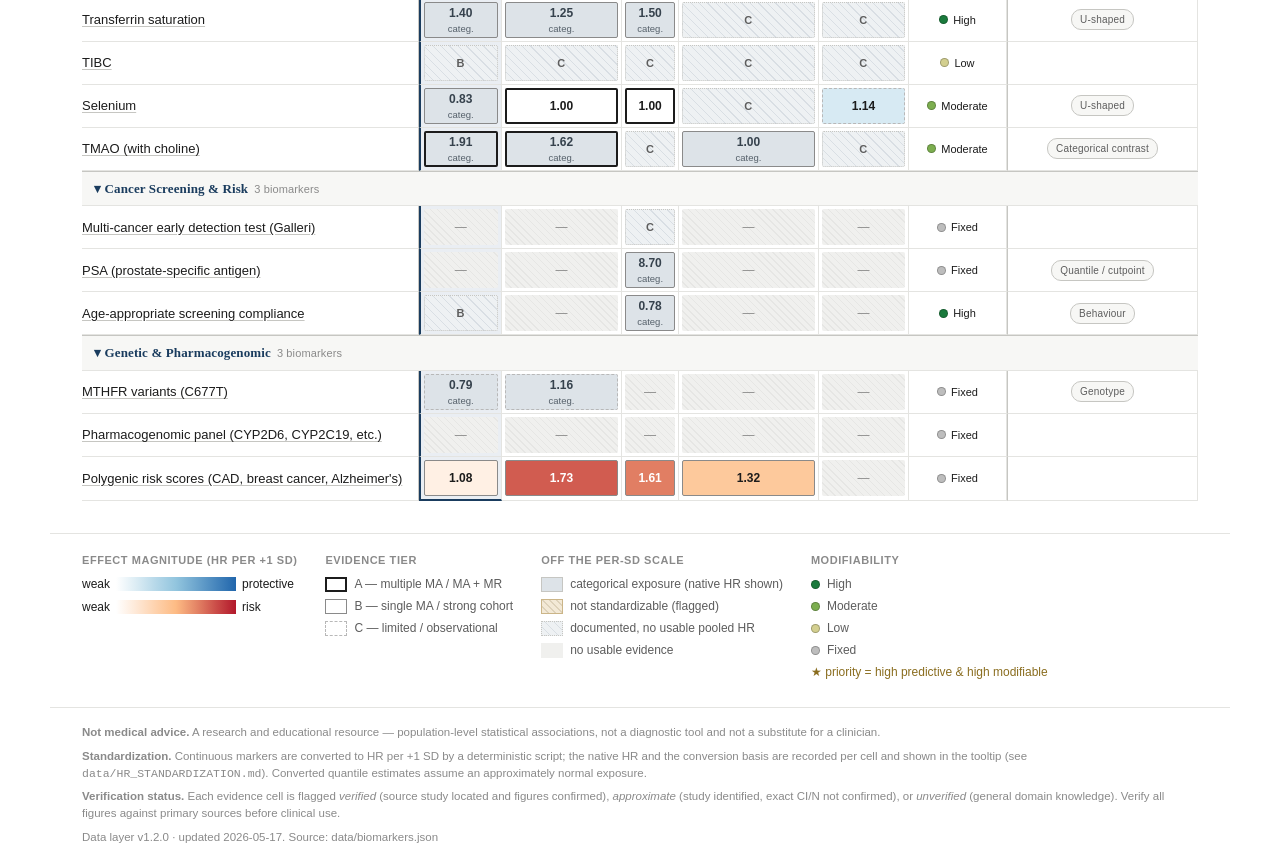
==== commit 644bb15f: "Prepare project for open-source release - DISCLAIMER.md: research/educational resource, not medical " ====
--- a/metabolic-research/heatmap/index.html
+++ b/metabolic-research/heatmap/index.html
@@ -78,6 +78,9 @@
 
 <footer class="footnote">
   <div class="masthead__inner" style="padding:0">
+    <p><strong>Not medical advice.</strong> A research and educational resource —
+      population-level statistical associations, not a diagnostic tool and not a
+      substitute for a clinician.</p>
     <p><strong>Standardization.</strong> Continuous markers are converted to HR
       per +1 SD by a deterministic script; the native HR and the conversion
       basis are recorded per cell and shown in the tooltip (see
